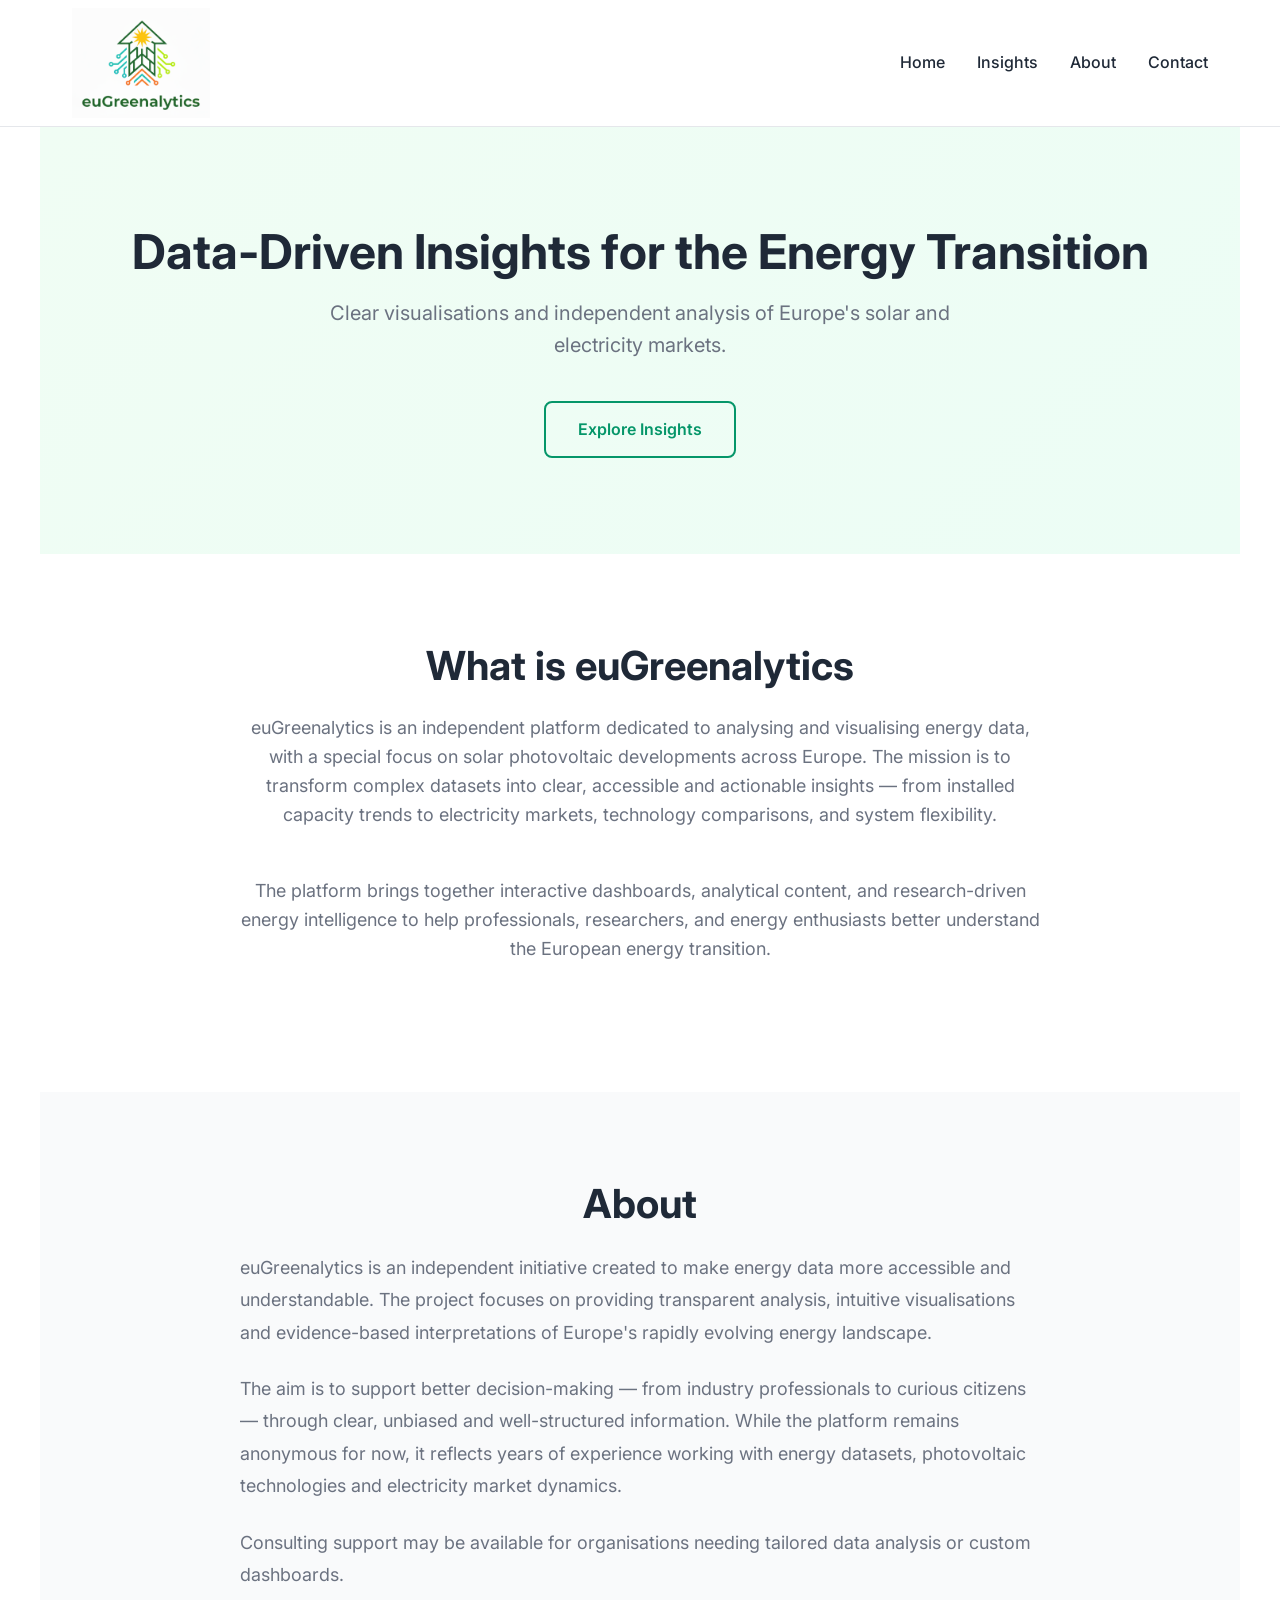
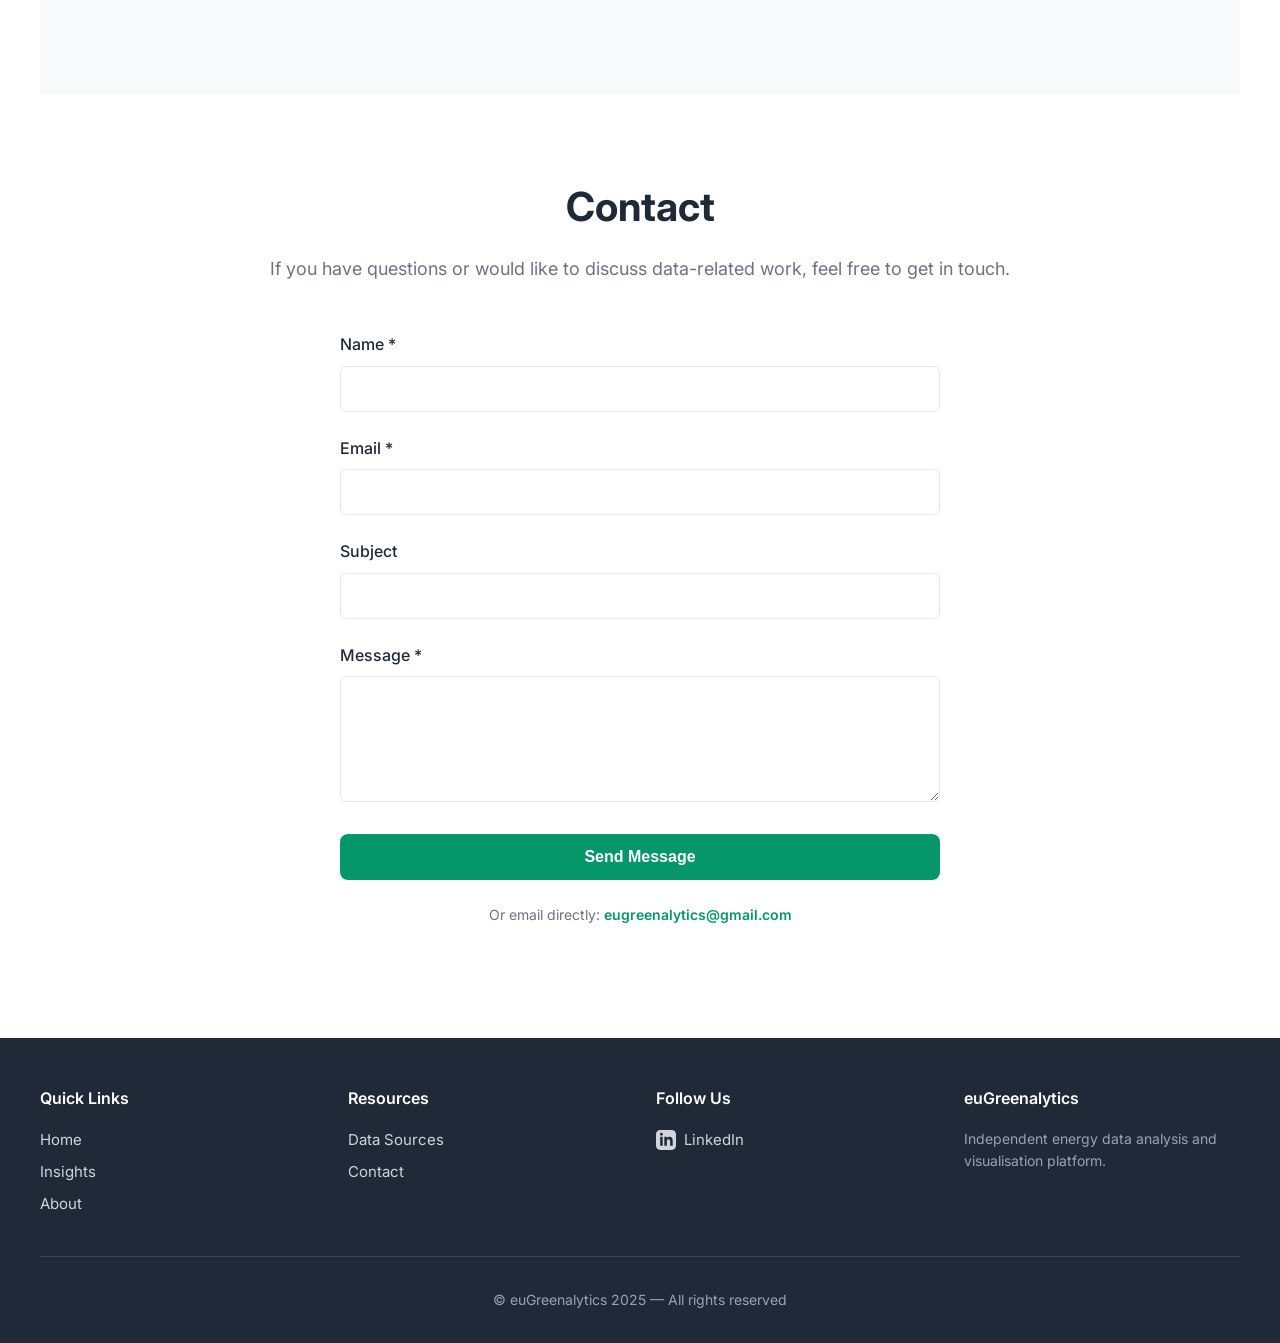
==== index.html @ deec240f "update removing dashboards and harmonising CSS" ====
<!DOCTYPE html>
<html lang="en">
<head>

<!-- SEO Básico -->
<meta name="description" content="Independent platform for European solar PV and energy market data analysis. Interactive dashboards, insights, and transparent visualizations.">
<meta name="keywords" content="solar energy, photovoltaic, PV market, Europe, energy transition, dashboards, electricity prices, flexibility, energy storage">
<meta name="author" content="euGreenalytics">

<!-- Open Graph (LinkedIn, Facebook) -->
<meta property="og:title" content="euGreenalytics | Data-Driven Insights for the Energy Transition">
<meta property="og:description" content="Clear visualisations and independent analysis of Europe's solar and electricity markets.">
<meta property="og:type" content="website">
<meta property="og:url" content="https://eugreenalytics.github.io/greenalytics/">
<meta property="og:image" content="https://eugreenalytics.github.io/greenalytics//assets/marketing/logo-euGreenalytics.png">
    
    <meta charset="UTF-8">
    <meta name="viewport" content="width=device-width, initial-scale=1.0">
    <title>euGreenalytics | Data-Driven Insights for the Energy Transition</title>
    <link rel="preconnect" href="https://fonts.googleapis.com">
    <link rel="preconnect" href="https://fonts.gstatic.com" crossorigin>
    <link href="https://fonts.googleapis.com/css2?family=Inter:wght@300;400;500;600;700&display=swap" rel="stylesheet">
    <link rel="stylesheet" href="style_index.css">
   
</head>
<body>
    <header>
        <nav>
            <a href="index.html" class="logo">
                <img src="assets/marketing/logo-euGreenalytics.png" alt="euGreenalytics">
            </a>
            <div class="nav-center ">
                <ul>
                    <li><a href="index.html">Home</a></li>
                    <li class="nav-item feature-hidden">
                        <a href="dashboards/dashboards.html">Dashboards</a>
                        <div class="dropdown">
                            <a href="dashboards/pvmarket.html">PV Market</a>
                            <a href="dashboards/pvtechnology.html">PV Technology</a>
                            <a href="dashboards/flexibility-storage.html">Flexibility & Storage</a>
                            <a href="dashboards/electricityprices.html">Electricity Prices</a>
                            <a href="dashboards/energyindicators.html">Energy System Indicators</a>
                        </div>
                    </li>
                    <li class="nav-item">
                        <a href="insights/insights.html">Insights</a>
                        <div class="dropdown">
                            <a href="insights/insight-pvmarket.html">PV Market</a>
                            <a href="insights/insight-pvtechnology.html">PV Technology</a>
                            <a href="insights/insight-flexibility-storage.html">Flexibility & Storage</a>
                            <a href="insights/insight-electricityprices.html">Electricity Prices</a>
                            <a href="insights/insight-energyindicators.html">Energy System Indicators</a>
                        </div>
                    </li>
                    <li><a href="#about">About</a></li>
                    <li><a href="#contact">Contact</a></li>
                </ul>
            </div>
        </nav>
    </header>

    <section class="hero" id="home">
        <h1>Data-Driven Insights for the Energy Transition</h1>
        <p>Clear visualisations and independent analysis of Europe's solar and electricity markets.</p>
        <div class="button-group">
            <div class="btn-wrapper feature-hidden">
                <a href="dashboards/dashboards.html" class="btn btn-primary">View Dashboards</a>
                <div class="btn-dropdown">
                    <a href="dashboards/pvmarket.html">PV Market</a>
                    <a href="dashboards/pvtechnology.html">PV Technology</a>
                    <a href="dashboards/flexibility-storage.html">Flexibility & Storage</a>
                    <a href="dashboards/electricityprices.html">Electricity Prices</a>
                    <a href="dashboards/energyindicators.html">Energy System Indicators</a>
                </div>
            </div>
            <div class="btn-wrapper">
                <a href="insights/insights.html" class="btn btn-secondary">Explore Insights</a>
                <div class="btn-dropdown">
                    <a href="insights/insight-pvmarket.html">PV Market</a>
                    <a href="insights/insight-pvtechnology.html">PV Technology</a>
                    <a href="insights/insight-flexibility-storage.html">Flexibility & Storage</a>
                    <a href="insights/insight-electricityprices.html">Electricity Prices</a>
                    <a href="insights/insight-energyindicators.html">Energy System Indicators</a>
                </div>
            </div>
        </div>
    </section>

    <section>
        <h2>What is euGreenalytics</h2>
        <p>euGreenalytics is an independent platform dedicated to analysing and visualising energy data, with a special focus on solar photovoltaic developments across Europe. The mission is to transform complex datasets into clear, accessible and actionable insights — from installed capacity trends to electricity markets, technology comparisons, and system flexibility.</p>
        <p>The platform brings together interactive dashboards, analytical content, and research-driven energy intelligence to help professionals, researchers, and energy enthusiasts better understand the European energy transition.</p>
        
        <div class="features feature-hidden">
            <div class="feature">
                <h3>Interactive Dashboards</h3>
                <p>Clean, up-to-date data visualisations designed for clarity and insight.</p>
            </div>
            <div class="feature">
                <h3>Independent Analysis</h3>
                <p>Objective analysis of solar PV and electricity markets without commercial bias.</p>
            </div>
            <div class="feature">
                <h3>Technology Comparisons</h3>
                <p>Comparative views of efficiencies, technologies and market evolution.</p>
            </div>
            <div class="feature">
                <h3>Research-Based Insights</h3>
                <p>Evidence-based insights on flexibility, storage and system behaviour.</p>
            </div>
        </div>
    </section>

    <section class="about-section" id="about">
        <h2>About</h2>
        <p>euGreenalytics is an independent initiative created to make energy data more accessible and understandable. The project focuses on providing transparent analysis, intuitive visualisations and evidence-based interpretations of Europe's rapidly evolving energy landscape.</p>
        <p>The aim is to support better decision-making — from industry professionals to curious citizens — through clear, unbiased and well-structured information. While the platform remains anonymous for now, it reflects years of experience working with energy datasets, photovoltaic technologies and electricity market dynamics.</p>
        <p>Consulting support may be available for organisations needing tailored data analysis or custom dashboards.</p>
    </section>
<section class="contact-section" id="contact">
    <h2>Contact</h2>
    <p>If you have questions or would like to discuss data-related work, feel free to get in touch.</p>
    
    <form action="https://formsubmit.co/eugreenalytics@gmail.com" method="POST" style="max-width: 600px; margin: 2rem auto; text-align: left;">
        <!-- Configurações FormSubmit -->
        <input type="hidden" name="_subject" value="New contact from euGreenalytics website">
        <input type="hidden" name="_captcha" value="false">
        <input type="hidden" name="_template" value="table">
        
        <div style="margin-bottom: 1.5rem;">
            <label for="name" style="display: block; margin-bottom: 0.5rem; color: var(--text-dark); font-weight: 500;">Name *</label>
            <input type="text" id="name" name="name" required style="width: 100%; padding: 0.75rem; border: 1px solid var(--border); border-radius: 6px; font-size: 1rem; font-family: inherit;">
        </div>
        
        <div style="margin-bottom: 1.5rem;">
            <label for="email" style="display: block; margin-bottom: 0.5rem; color: var(--text-dark); font-weight: 500;">Email *</label>
            <input type="email" id="email" name="email" required style="width: 100%; padding: 0.75rem; border: 1px solid var(--border); border-radius: 6px; font-size: 1rem; font-family: inherit;">
        </div>
        
        <div style="margin-bottom: 1.5rem;">
            <label for="subject" style="display: block; margin-bottom: 0.5rem; color: var(--text-dark); font-weight: 500;">Subject</label>
            <input type="text" id="subject" name="subject" style="width: 100%; padding: 0.75rem; border: 1px solid var(--border); border-radius: 6px; font-size: 1rem; font-family: inherit;">
        </div>
        
        <div style="margin-bottom: 1.5rem;">
            <label for="message" style="display: block; margin-bottom: 0.5rem; color: var(--text-dark); font-weight: 500;">Message *</label>
            <textarea id="message" name="message" rows="5" required style="width: 100%; padding: 0.75rem; border: 1px solid var(--border); border-radius: 6px; font-size: 1rem; font-family: inherit; resize: vertical;"></textarea>
        </div>
        
        <button type="submit" style="width: 100%; padding: 0.875rem 2rem; background: var(--primary); color: white; border: none; border-radius: 8px; font-weight: 600; font-size: 1rem; cursor: pointer; transition: background 0.3s;">
            Send Message
        </button>
        
        <p style="margin-top: 1.5rem; text-align: center; color: var(--text-light); font-size: 0.875rem;">
            Or email directly: <a href="mailto:eugreenalytics@gmail.com" style="color: var(--primary); font-weight: 600; text-decoration: none;">eugreenalytics@gmail.com</a>
        </p>
    </form>
</section>
<footer>
    <div class="footer-content">
        <div class="footer-section">
            <h4>Quick Links</h4>
            <ul>
                <li><a href="index.html">Home</a></li>
                <li class="feature-hidden"><a href="dashboards/dashboards.html">Dashboards</a></li>
                <li><a href="insights/insights.html">Insights</a></li>
                <li><a href="#about">About</a></li>
            </ul>
        </div>
        <div class="footer-section">
            <h4>Resources</h4>
            <ul>
                <li><a href="data-sources.html">Data Sources</a></li>
                <li><a href="#contact">Contact</a></li>
            </ul>
        </div>
        <div class="footer-section">
            <h4>Follow Us</h4>
            <ul>
                <li>
                    <a href="https://www.linkedin.com/company/eugreenalytics" target="_blank" rel="noopener" style="display: flex; align-items: center; gap: 0.5rem;">
                        <svg width="20" height="20" fill="currentColor" viewBox="0 0 24 24">
                            <path d="M19 0h-14c-2.761 0-5 2.239-5 5v14c0 2.761 2.239 5 5 5h14c2.762 0 5-2.239 5-5v-14c0-2.761-2.238-5-5-5zm-11 19h-3v-11h3v11zm-1.5-12.268c-.966 0-1.75-.79-1.75-1.764s.784-1.764 1.75-1.764 1.75.79 1.75 1.764-.783 1.764-1.75 1.764zm13.5 12.268h-3v-5.604c0-3.368-4-3.113-4 0v5.604h-3v-11h3v1.765c1.396-2.586 7-2.777 7 2.476v6.759z"/>
                        </svg>
                        LinkedIn
                    </a>
                </li>
            </ul>
        </div>
        <div class="footer-section">
            <h4>euGreenalytics</h4>
            <p style="color: #9ca3af; font-size: 0.875rem; line-height: 1.6;">Independent energy data analysis and visualisation platform.</p>
        </div>
    </div>
    <div class="footer-bottom">
        <p>&copy; euGreenalytics 2025 &mdash; All rights reserved</p>
    </div>
</footer>
</body>
</html>
---- style_index.css ----
* {
            margin: 0;
            padding: 0;
            box-sizing: border-box;
        }

        :root {
            --primary: #059669;
            --primary-dark: #047857;
            --text-dark: #1f2937;
            --text-light: #6b7280;
            --bg-light: #f9fafb;
            --bg-white: #ffffff;
            --border: #e5e7eb;
        }

        body {
            font-family: 'Inter', -apple-system, BlinkMacSystemFont, 'Segoe UI', sans-serif;
            line-height: 1.6;
            color: var(--text-dark);
            background: var(--bg-white);
        }

        header {
            background: var(--bg-white);
            border-bottom: 1px solid var(--border);
            padding: 0.5rem 0;
            position: sticky;
            top: 0;
            z-index: 100;
        }

        nav {
            max-width: 1200px;
            margin: 0 auto;
            padding: 0 2rem;
            display: flex;
            justify-content: space-between;
            align-items: center;
        }

        .logo {
            display: flex;
            align-items: center;
        }

        .logo img {
            display: block;
            max-height: 110px;
            height: auto;
            width: auto;
        }

        .nav-center {
            display: flex;
            gap: 2rem;
        }

        nav ul {
            list-style: none;
            display: flex;
            gap: 2rem;
        }

        nav a {
            text-decoration: none;
            color: var(--text-dark);
            font-weight: 500;
            transition: color 0.3s;
        }

        nav a:hover {
            color: var(--primary);
        }

        .nav-item {
            position: relative;
        }

        .dropdown {
            display: none;
            position: absolute;
            top: calc(100% + 0.5rem);  /* ← Usa calc em vez de margin */
            left: 0;
            background: var(--bg-white);
            border: 1px solid var(--border);
            border-radius: 8px;
            box-shadow: 0 4px 12px rgba(0, 0, 0, 0.1);
            min-width: 220px;
            padding: 0.5rem 0;
        }
        
        .nav-item::after {
            content: '';
            position: absolute;
            top: 100%;
            left: 0;
            right: 0;
            height: 0.5rem;  /* Mesma altura do gap */
        }   

        .nav-item:hover .dropdown {
            display: block;
        }

        .dropdown a {
            display: block;
            padding: 0.75rem 1.25rem;
            color: var(--text-dark);
            font-weight: 500;
            font-size: 0.9375rem;
            transition: background 0.2s;
        }

        .dropdown a:hover {
            background: var(--bg-light);
            color: var(--primary);
        }

        .btn-wrapper {
            position: relative;
            display: inline-block;
        }

        .btn-dropdown {
            display: none;
            position: absolute;
            top: 100%;
            left: 50%;
            transform: translateX(-50%);
            background: var(--bg-white);
            border: 1px solid var(--border);
            border-radius: 8px;
            box-shadow: 0 4px 12px rgba(0, 0, 0, 0.1);
            min-width: 220px;
            padding: 0.5rem 0;
            margin-top: 0.5rem;
            z-index: 10;
        }

        .btn-wrapper:hover .btn-dropdown {
            display: block;
        }

        .btn-dropdown a {
            display: block;
            padding: 0.75rem 1.25rem;
            color: var(--text-dark);
            font-weight: 500;
            font-size: 0.9375rem;
            text-decoration: none;
            transition: background 0.2s;
        }

        .btn-dropdown a:hover {
            background: var(--bg-light);
            color: var(--primary);
        }

        .hero {
            background: linear-gradient(135deg, #f0fdf4 0%, #ecfdf5 100%);
            padding: 6rem 2rem;
            text-align: center;
        }

        .hero h1 {
            font-size: 3rem;
            font-weight: 700;
            color: var(--text-dark);
            margin-bottom: 1rem;
            line-height: 1.2;
        }

        .hero p {
            font-size: 1.25rem;
            color: var(--text-light);
            max-width: 700px;
            margin: 0 auto 2.5rem;
        }

        .button-group {
            display: flex;
            gap: 1rem;
            justify-content: center;
            flex-wrap: wrap;
        }

        .btn {
            display: inline-block;
            padding: 0.875rem 2rem;
            border-radius: 8px;
            text-decoration: none;
            font-weight: 600;
            transition: all 0.3s;
            border: none;
            cursor: pointer;
        }

        .btn-primary {
            background: var(--primary);
            color: white;
        }

        .btn-primary:hover {
            background: var(--primary-dark);
            transform: translateY(-2px);
        }

        .btn-secondary {
            background: transparent;
            color: var(--primary);
            border: 2px solid var(--primary);
        }

        .btn-secondary:hover {
            background: var(--primary);
            color: white;
        }

        section {
            max-width: 1200px;
            margin: 0 auto;
            padding: 5rem 2rem;
        }

        section h2 {
            font-size: 2.5rem;
            font-weight: 700;
            color: var(--text-dark);
            margin-bottom: 1rem;
            text-align: center;
        }

        section > p {
            font-size: 1.125rem;
            color: var(--text-light);
            max-width: 800px;
            margin: 0 auto 3rem;
            text-align: center;
        }

        .features {
            display: grid;
            grid-template-columns: repeat(auto-fit, minmax(250px, 1fr));
            gap: 2rem;
            margin-top: 3rem;
        }

        .feature {
            padding: 1.5rem;
            background: var(--bg-light);
            border-radius: 12px;
            border: 1px solid var(--border);
        }

        .feature h3 {
            font-size: 1.125rem;
            font-weight: 600;
            color: var(--text-dark);
            margin-bottom: 0.5rem;
        }

        .feature p {
            color: var(--text-light);
            font-size: 0.9375rem;
        }

        .about-section {
            background: var(--bg-light);
        }

        .about-section p {
            text-align: left;
            margin-bottom: 1.5rem;
            line-height: 1.8;
        }

        .contact-section {
            text-align: center;
        }

        .contact-section a {
            color: var(--primary);
            font-weight: 600;
            text-decoration: none;
        }

        .contact-section a:hover {
            text-decoration: underline;
        }

        footer {
            background: var(--text-dark);
            color: white;
            padding: 3rem 2rem 2rem;
        }

        .footer-content {
            max-width: 1200px;
            margin: 0 auto;
            display: grid;
            grid-template-columns: repeat(auto-fit, minmax(200px, 1fr));
            gap: 2rem;
            margin-bottom: 2rem;
        }

        .footer-section h4 {
            font-size: 1rem;
            font-weight: 600;
            margin-bottom: 1rem;
        }

        .footer-section ul {
            list-style: none;
        }

        .footer-section a {
            color: #d1d5db;
            text-decoration: none;
            font-size: 0.9375rem;
            display: block;
            margin-bottom: 0.5rem;
            transition: color 0.3s;
        }

        .footer-section a:hover {
            color: white;
        }

        .footer-bottom {
            max-width: 1200px;
            margin: 0 auto;
            padding-top: 2rem;
            border-top: 1px solid #374151;
            text-align: center;
            color: #9ca3af;
            font-size: 0.875rem;
        }

                /* Global Toggle for Experimental or Hidden Features */
        .feature-hidden {
            display: none !important;
            visibility: hidden !important;
            pointer-events: none !important;
        }

        @media (max-width: 768px) {
            nav {
                flex-wrap: wrap;
            }

            .nav-center {
                display: none;
            }

            .hero h1 {
                font-size: 2rem;
            }

            .hero p {
                font-size: 1rem;
            }

            section h2 {
                font-size: 2rem;
            }
        }
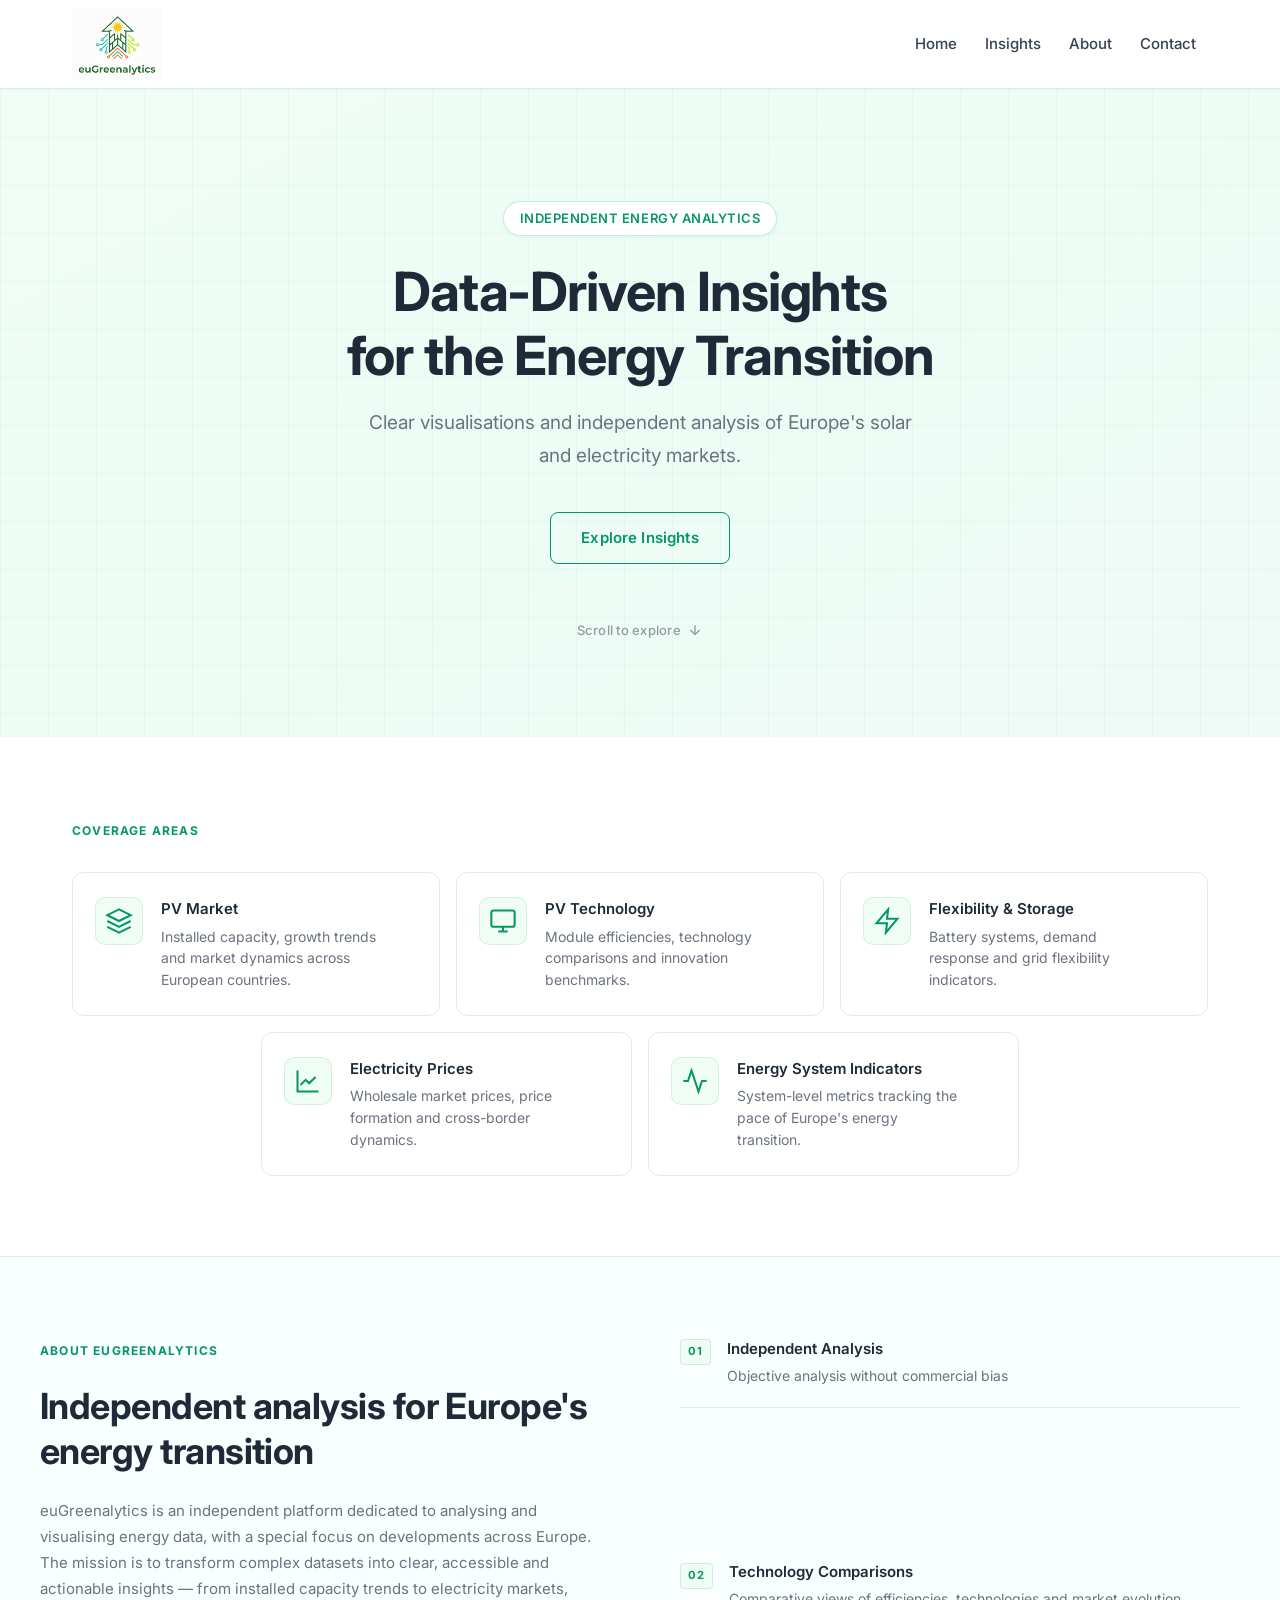
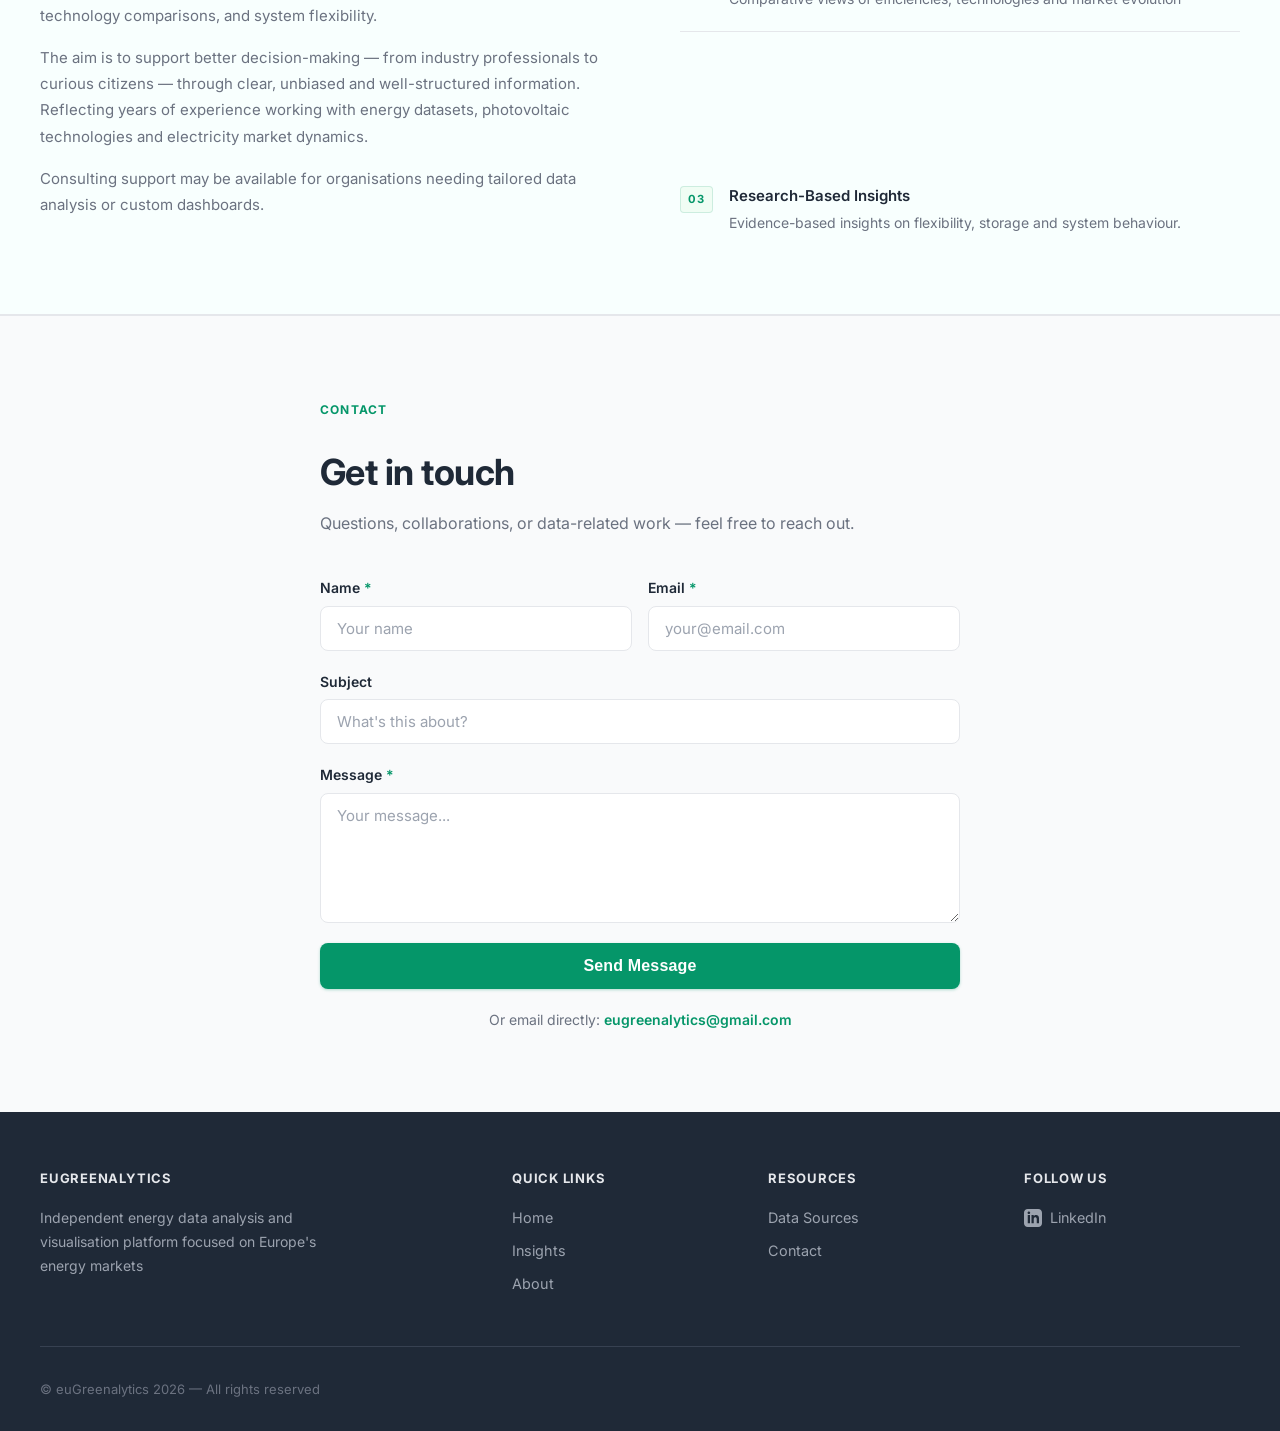
==== commit 180003da: "Muitas alteraçoes feitas incluindo harmonização index e introdução de pv technology insight" ====
--- a/index.html
+++ b/index.html
@@ -2,34 +2,36 @@
 <html lang="en">
 <head>
 
-<!-- SEO Básico -->
+<!-- SEO -->
 <meta name="description" content="Independent platform for European solar PV and energy market data analysis. Interactive dashboards, insights, and transparent visualizations.">
 <meta name="keywords" content="solar energy, photovoltaic, PV market, Europe, energy transition, dashboards, electricity prices, flexibility, energy storage">
 <meta name="author" content="euGreenalytics">
 
-<!-- Open Graph (LinkedIn, Facebook) -->
+<!-- Open Graph -->
 <meta property="og:title" content="euGreenalytics | Data-Driven Insights for the Energy Transition">
 <meta property="og:description" content="Clear visualisations and independent analysis of Europe's solar and electricity markets.">
 <meta property="og:type" content="website">
 <meta property="og:url" content="https://eugreenalytics.github.io/greenalytics/">
-<meta property="og:image" content="https://eugreenalytics.github.io/greenalytics//assets/marketing/logo-euGreenalytics.png">
-    
-    <meta charset="UTF-8">
-    <meta name="viewport" content="width=device-width, initial-scale=1.0">
-    <title>euGreenalytics | Data-Driven Insights for the Energy Transition</title>
-    <link rel="preconnect" href="https://fonts.googleapis.com">
-    <link rel="preconnect" href="https://fonts.gstatic.com" crossorigin>
-    <link href="https://fonts.googleapis.com/css2?family=Inter:wght@300;400;500;600;700&display=swap" rel="stylesheet">
-    <link rel="stylesheet" href="style_index.css">
-   
+<meta property="og:image" content="https://eugreenalytics.github.io/greenalytics/assets/marketing/logo-euGreenalytics.png">
+
+<meta charset="UTF-8">
+<meta name="viewport" content="width=device-width, initial-scale=1.0">
+<title>euGreenalytics | Data-Driven Insights for the Energy Transition</title>
+<link rel="preconnect" href="https://fonts.googleapis.com">
+<link rel="preconnect" href="https://fonts.gstatic.com" crossorigin>
+<link href="https://fonts.googleapis.com/css2?family=Inter:wght@300;400;500;600;700&display=swap" rel="stylesheet">
+<link rel="stylesheet" href="style_index.css">
+
 </head>
 <body>
+
+    <!-- HEADER -->
     <header>
         <nav>
             <a href="index.html" class="logo">
                 <img src="assets/marketing/logo-euGreenalytics.png" alt="euGreenalytics">
             </a>
-            <div class="nav-center ">
+            <div class="nav-center">
                 <ul>
                     <li><a href="index.html">Home</a></li>
                     <li class="nav-item feature-hidden">
@@ -37,7 +39,7 @@
                         <div class="dropdown">
                             <a href="dashboards/pvmarket.html">PV Market</a>
                             <a href="dashboards/pvtechnology.html">PV Technology</a>
-                            <a href="dashboards/flexibility-storage.html">Flexibility & Storage</a>
+                            <a href="dashboards/flexibility-storage.html">Flexibility &amp; Storage</a>
                             <a href="dashboards/electricityprices.html">Electricity Prices</a>
                             <a href="dashboards/energyindicators.html">Energy System Indicators</a>
                         </div>
@@ -47,7 +49,7 @@
                         <div class="dropdown">
                             <a href="insights/insight-pvmarket.html">PV Market</a>
                             <a href="insights/insight-pvtechnology.html">PV Technology</a>
-                            <a href="insights/insight-flexibility-storage.html">Flexibility & Storage</a>
+                            <a href="insights/insight-flexibility-storage.html">Flexibility &amp; Storage</a>
                             <a href="insights/insight-electricityprices.html">Electricity Prices</a>
                             <a href="insights/insight-energyindicators.html">Energy System Indicators</a>
                         </div>
@@ -59,142 +61,252 @@
         </nav>
     </header>
 
+    <!-- HERO -->
     <section class="hero" id="home">
-        <h1>Data-Driven Insights for the Energy Transition</h1>
-        <p>Clear visualisations and independent analysis of Europe's solar and electricity markets.</p>
-        <div class="button-group">
-            <div class="btn-wrapper feature-hidden">
-                <a href="dashboards/dashboards.html" class="btn btn-primary">View Dashboards</a>
-                <div class="btn-dropdown">
-                    <a href="dashboards/pvmarket.html">PV Market</a>
-                    <a href="dashboards/pvtechnology.html">PV Technology</a>
-                    <a href="dashboards/flexibility-storage.html">Flexibility & Storage</a>
-                    <a href="dashboards/electricityprices.html">Electricity Prices</a>
-                    <a href="dashboards/energyindicators.html">Energy System Indicators</a>
-                </div>
-            </div>
-            <div class="btn-wrapper">
-                <a href="insights/insights.html" class="btn btn-secondary">Explore Insights</a>
-                <div class="btn-dropdown">
-                    <a href="insights/insight-pvmarket.html">PV Market</a>
-                    <a href="insights/insight-pvtechnology.html">PV Technology</a>
-                    <a href="insights/insight-flexibility-storage.html">Flexibility & Storage</a>
-                    <a href="insights/insight-electricityprices.html">Electricity Prices</a>
-                    <a href="insights/insight-energyindicators.html">Energy System Indicators</a>
-                </div>
-            </div>
-        </div>
+        <div class="hero-inner">
+            <div class="hero-badge">Independent Energy Analytics</div>
+            <h1>Data-Driven Insights<br>for the Energy Transition</h1>
+            <p>Clear visualisations and independent analysis of Europe's solar and electricity markets.</p>
+            <div class="button-group">
+                <div class="btn-wrapper feature-hidden">
+                    <a href="dashboards/dashboards.html" class="btn btn-primary">View Dashboards</a>
+                    <div class="btn-dropdown">
+                        <a href="dashboards/pvmarket.html">PV Market</a>
+                        <a href="dashboards/pvtechnology.html">PV Technology</a>
+                        <a href="dashboards/flexibility-storage.html">Flexibility &amp; Storage</a>
+                        <a href="dashboards/electricityprices.html">Electricity Prices</a>
+                        <a href="dashboards/energyindicators.html">Energy System Indicators</a>
+                    </div>
+                </div>
+                <div class="btn-wrapper">
+                    <a href="insights/insights.html" class="btn btn-secondary">Explore Insights</a>
+                    <div class="btn-dropdown">
+                        <a href="insights/insight-pvmarket.html">PV Market</a>
+                        <a href="insights/insight-pvtechnology.html">PV Technology</a>
+                        <a href="insights/insight-flexibility-storage.html">Flexibility &amp; Storage</a>
+                        <a href="insights/insight-electricityprices.html">Electricity Prices</a>
+                        <a href="insights/insight-energyindicators.html">Energy System Indicators</a>
+                    </div>
+                </div>
+            </div>
+            <div class="hero-scroll-hint">
+                <span>Scroll to explore</span>
+                <svg width="16" height="16" viewBox="0 0 24 24" fill="none" stroke="currentColor" stroke-width="2">
+                    <path d="M12 5v14M5 12l7 7 7-7"/>
+                </svg>
+            </div>
+        </div>
+        <div class="hero-bg-grid"></div>
     </section>
 
-    <section>
-        <h2>What is euGreenalytics</h2>
-        <p>euGreenalytics is an independent platform dedicated to analysing and visualising energy data, with a special focus on solar photovoltaic developments across Europe. The mission is to transform complex datasets into clear, accessible and actionable insights — from installed capacity trends to electricity markets, technology comparisons, and system flexibility.</p>
-        <p>The platform brings together interactive dashboards, analytical content, and research-driven energy intelligence to help professionals, researchers, and energy enthusiasts better understand the European energy transition.</p>
-        
-        <div class="features feature-hidden">
-            <div class="feature">
-                <h3>Interactive Dashboards</h3>
-                <p>Clean, up-to-date data visualisations designed for clarity and insight.</p>
-            </div>
-            <div class="feature">
-                <h3>Independent Analysis</h3>
-                <p>Objective analysis of solar PV and electricity markets without commercial bias.</p>
-            </div>
-            <div class="feature">
-                <h3>Technology Comparisons</h3>
-                <p>Comparative views of efficiencies, technologies and market evolution.</p>
-            </div>
-            <div class="feature">
-                <h3>Research-Based Insights</h3>
-                <p>Evidence-based insights on flexibility, storage and system behaviour.</p>
+    <!-- COVERAGE AREAS -->
+    <section class="topics-section">
+        <div class="topics-label">Coverage Areas</div>
+        <div class="topics-grid">
+            <div class="topics-row topics-row-3">
+
+                <a href="insights/insight-pvmarket.html" class="topic-card">
+                    <div class="topic-icon">
+                        <svg width="28" height="28" viewBox="0 0 24 24" fill="none" stroke="currentColor" stroke-width="1.75">
+                            <path d="M12 2L2 7l10 5 10-5-10-5z"/>
+                            <path d="M2 17l10 5 10-5"/>
+                            <path d="M2 12l10 5 10-5"/>
+                        </svg>
+                    </div>
+                    <div class="topic-content">
+                        <h3>PV Market</h3>
+                        <p>Installed capacity, growth trends and market dynamics across European countries.</p>
+                    </div>
+                    <div class="topic-arrow">&#8594;</div>
+                </a>
+
+                <a href="insights/insight-pvtechnology.html" class="topic-card">
+                    <div class="topic-icon">
+                        <svg width="28" height="28" viewBox="0 0 24 24" fill="none" stroke="currentColor" stroke-width="1.75">
+                            <rect x="2" y="3" width="20" height="14" rx="2"/>
+                            <path d="M8 21h8M12 17v4"/>
+                        </svg>
+                    </div>
+                    <div class="topic-content">
+                        <h3>PV Technology</h3>
+                        <p>Module efficiencies, technology comparisons and innovation benchmarks.</p>
+                    </div>
+                    <div class="topic-arrow">&#8594;</div>
+                </a>
+
+                <a href="insights/insight-flexibility-storage.html" class="topic-card">
+                    <div class="topic-icon">
+                        <svg width="28" height="28" viewBox="0 0 24 24" fill="none" stroke="currentColor" stroke-width="1.75">
+                            <path d="M13 2L3 14h9l-1 8 10-12h-9l1-8z"/>
+                        </svg>
+                    </div>
+                    <div class="topic-content">
+                        <h3>Flexibility &amp; Storage</h3>
+                        <p>Battery systems, demand response and grid flexibility indicators.</p>
+                    </div>
+                    <div class="topic-arrow">&#8594;</div>
+                </a>
+
+            </div>
+            <div class="topics-row topics-row-2">
+
+                <a href="insights/insight-electricityprices.html" class="topic-card">
+                    <div class="topic-icon">
+                        <svg width="28" height="28" viewBox="0 0 24 24" fill="none" stroke="currentColor" stroke-width="1.75">
+                            <path d="M3 3v18h18"/>
+                            <path d="M18.5 8.5L13 14l-3-3-4.5 4.5"/>
+                        </svg>
+                    </div>
+                    <div class="topic-content">
+                        <h3>Electricity Prices</h3>
+                        <p>Wholesale market prices, price formation and cross-border dynamics.</p>
+                    </div>
+                    <div class="topic-arrow">&#8594;</div>
+                </a>
+
+                <a href="insights/insight-energyindicators.html" class="topic-card">
+                    <div class="topic-icon">
+                        <svg width="28" height="28" viewBox="0 0 24 24" fill="none" stroke="currentColor" stroke-width="1.75">
+                            <path d="M22 12h-4l-3 9L9 3l-3 9H2"/>
+                        </svg>
+                    </div>
+                    <div class="topic-content">
+                        <h3>Energy System Indicators</h3>
+                        <p>System-level metrics tracking the pace of Europe's energy transition.</p>
+                    </div>
+                    <div class="topic-arrow">&#8594;</div>
+                </a>
+
             </div>
         </div>
     </section>
 
-    <section class="about-section" id="about">
-        <h2>About</h2>
-        <p>euGreenalytics is an independent initiative created to make energy data more accessible and understandable. The project focuses on providing transparent analysis, intuitive visualisations and evidence-based interpretations of Europe's rapidly evolving energy landscape.</p>
-        <p>The aim is to support better decision-making — from industry professionals to curious citizens — through clear, unbiased and well-structured information. While the platform remains anonymous for now, it reflects years of experience working with energy datasets, photovoltaic technologies and electricity market dynamics.</p>
-        <p>Consulting support may be available for organisations needing tailored data analysis or custom dashboards.</p>
+    <!-- ABOUT -->
+    <section class="about-intro-section" id="about">
+        <div class="about-intro-inner">
+            <div class="about-intro-text">
+                <div class="section-label">About euGreenalytics</div>
+                <h2>Independent analysis for Europe's energy transition</h2>
+                <p>euGreenalytics is an independent platform dedicated to analysing and visualising energy data, with a special focus on developments across Europe. The mission is to transform complex datasets into clear, accessible and actionable insights &#8212; from installed capacity trends to electricity markets, technology comparisons, and system flexibility.</p>
+                <p>The aim is to support better decision-making &#8212; from industry professionals to curious citizens &#8212; through clear, unbiased and well-structured information. Reflecting years of experience working with energy datasets, photovoltaic technologies and electricity market dynamics.</p>
+                <p>Consulting support may be available for organisations needing tailored data analysis or custom dashboards.</p>
+            </div>
+            <div class="about-intro-pillars">
+                <div class="pillar feature-hidden">
+                    <span class="pillar-num">01</span>
+                    <div>
+                        <strong>Interactive Dashboards</strong>
+                        <p>Clean, up-to-date data visualisations designed for clarity and insight</p>
+                    </div>
+                </div>
+                <div class="pillar">
+                    <span class="pillar-num">01</span>
+                    <div>
+                        <strong>Independent Analysis</strong>
+                        <p>Objective analysis without commercial bias</p>
+                    </div>
+                </div>
+                <div class="pillar">
+                    <span class="pillar-num">02</span>
+                    <div>
+                        <strong>Technology Comparisons</strong>
+                        <p>Comparative views of efficiencies, technologies and market evolution</p>
+                    </div>
+                </div>
+                <div class="pillar">
+                    <span class="pillar-num">03</span>
+                    <div>
+                        <strong>Research-Based Insights</strong>
+                        <p>Evidence-based insights on flexibility, storage and system behaviour.</p>
+                    </div>
+                </div>
+            </div>
+        </div>
     </section>
-<section class="contact-section" id="contact">
-    <h2>Contact</h2>
-    <p>If you have questions or would like to discuss data-related work, feel free to get in touch.</p>
-    
-    <form action="https://formsubmit.co/eugreenalytics@gmail.com" method="POST" style="max-width: 600px; margin: 2rem auto; text-align: left;">
-        <!-- Configurações FormSubmit -->
-        <input type="hidden" name="_subject" value="New contact from euGreenalytics website">
-        <input type="hidden" name="_captcha" value="false">
-        <input type="hidden" name="_template" value="table">
-        
-        <div style="margin-bottom: 1.5rem;">
-            <label for="name" style="display: block; margin-bottom: 0.5rem; color: var(--text-dark); font-weight: 500;">Name *</label>
-            <input type="text" id="name" name="name" required style="width: 100%; padding: 0.75rem; border: 1px solid var(--border); border-radius: 6px; font-size: 1rem; font-family: inherit;">
-        </div>
-        
-        <div style="margin-bottom: 1.5rem;">
-            <label for="email" style="display: block; margin-bottom: 0.5rem; color: var(--text-dark); font-weight: 500;">Email *</label>
-            <input type="email" id="email" name="email" required style="width: 100%; padding: 0.75rem; border: 1px solid var(--border); border-radius: 6px; font-size: 1rem; font-family: inherit;">
-        </div>
-        
-        <div style="margin-bottom: 1.5rem;">
-            <label for="subject" style="display: block; margin-bottom: 0.5rem; color: var(--text-dark); font-weight: 500;">Subject</label>
-            <input type="text" id="subject" name="subject" style="width: 100%; padding: 0.75rem; border: 1px solid var(--border); border-radius: 6px; font-size: 1rem; font-family: inherit;">
-        </div>
-        
-        <div style="margin-bottom: 1.5rem;">
-            <label for="message" style="display: block; margin-bottom: 0.5rem; color: var(--text-dark); font-weight: 500;">Message *</label>
-            <textarea id="message" name="message" rows="5" required style="width: 100%; padding: 0.75rem; border: 1px solid var(--border); border-radius: 6px; font-size: 1rem; font-family: inherit; resize: vertical;"></textarea>
-        </div>
-        
-        <button type="submit" style="width: 100%; padding: 0.875rem 2rem; background: var(--primary); color: white; border: none; border-radius: 8px; font-weight: 600; font-size: 1rem; cursor: pointer; transition: background 0.3s;">
-            Send Message
-        </button>
-        
-        <p style="margin-top: 1.5rem; text-align: center; color: var(--text-light); font-size: 0.875rem;">
-            Or email directly: <a href="mailto:eugreenalytics@gmail.com" style="color: var(--primary); font-weight: 600; text-decoration: none;">eugreenalytics@gmail.com</a>
-        </p>
-    </form>
-</section>
-<footer>
-    <div class="footer-content">
-        <div class="footer-section">
-            <h4>Quick Links</h4>
-            <ul>
-                <li><a href="index.html">Home</a></li>
-                <li class="feature-hidden"><a href="dashboards/dashboards.html">Dashboards</a></li>
-                <li><a href="insights/insights.html">Insights</a></li>
-                <li><a href="#about">About</a></li>
-            </ul>
-        </div>
-        <div class="footer-section">
-            <h4>Resources</h4>
-            <ul>
-                <li><a href="data-sources.html">Data Sources</a></li>
-                <li><a href="#contact">Contact</a></li>
-            </ul>
-        </div>
-        <div class="footer-section">
-            <h4>Follow Us</h4>
-            <ul>
-                <li>
-                    <a href="https://www.linkedin.com/company/eugreenalytics" target="_blank" rel="noopener" style="display: flex; align-items: center; gap: 0.5rem;">
-                        <svg width="20" height="20" fill="currentColor" viewBox="0 0 24 24">
-                            <path d="M19 0h-14c-2.761 0-5 2.239-5 5v14c0 2.761 2.239 5 5 5h14c2.762 0 5-2.239 5-5v-14c0-2.761-2.238-5-5-5zm-11 19h-3v-11h3v11zm-1.5-12.268c-.966 0-1.75-.79-1.75-1.764s.784-1.764 1.75-1.764 1.75.79 1.75 1.764-.783 1.764-1.75 1.764zm13.5 12.268h-3v-5.604c0-3.368-4-3.113-4 0v5.604h-3v-11h3v1.765c1.396-2.586 7-2.777 7 2.476v6.759z"/>
-                        </svg>
-                        LinkedIn
-                    </a>
-                </li>
-            </ul>
-        </div>
-        <div class="footer-section">
-            <h4>euGreenalytics</h4>
-            <p style="color: #9ca3af; font-size: 0.875rem; line-height: 1.6;">Independent energy data analysis and visualisation platform.</p>
-        </div>
-    </div>
-    <div class="footer-bottom">
-        <p>&copy; euGreenalytics 2025 &mdash; All rights reserved</p>
-    </div>
-</footer>
+
+    <!-- CONTACT -->
+    <section class="contact-section" id="contact">
+        <div class="contact-inner">
+            <div class="section-label">Contact</div>
+            <h2>Get in touch</h2>
+            <p class="contact-sub">Questions, collaborations, or data-related work &#8212; feel free to reach out.</p>
+
+            <form action="https://formsubmit.co/eugreenalytics@gmail.com" method="POST" class="contact-form">
+                <input type="hidden" name="_subject" value="New contact from euGreenalytics website">
+                <input type="hidden" name="_captcha" value="false">
+                <input type="hidden" name="_template" value="table">
+
+                <div class="form-row">
+                    <div class="form-group">
+                        <label for="name">Name <span class="req">*</span></label>
+                        <input type="text" id="name" name="name" required placeholder="Your name">
+                    </div>
+                    <div class="form-group">
+                        <label for="email">Email <span class="req">*</span></label>
+                        <input type="email" id="email" name="email" required placeholder="your@email.com">
+                    </div>
+                </div>
+
+                <div class="form-group">
+                    <label for="subject">Subject</label>
+                    <input type="text" id="subject" name="subject" placeholder="What's this about?">
+                </div>
+
+                <div class="form-group">
+                    <label for="message">Message <span class="req">*</span></label>
+                    <textarea id="message" name="message" rows="5" required placeholder="Your message..."></textarea>
+                </div>
+
+                <button type="submit" class="btn btn-primary btn-submit">Send Message</button>
+
+                <p class="contact-direct">
+                    Or email directly: <a href="mailto:eugreenalytics@gmail.com">eugreenalytics@gmail.com</a>
+                </p>
+            </form>
+        </div>
+    </section>
+
+    <!-- FOOTER -->
+    <footer>
+        <div class="footer-content">
+            <div class="footer-section footer-brand">
+                <h4>euGreenalytics</h4>
+                <p>Independent energy data analysis and visualisation platform focused on Europe's energy markets</p>
+            </div>
+            <div class="footer-section">
+                <h4>Quick Links</h4>
+                <ul>
+                    <li><a href="index.html">Home</a></li>
+                    <li class="feature-hidden"><a href="dashboards/dashboards.html">Dashboards</a></li>
+                    <li><a href="insights/insights.html">Insights</a></li>
+                    <li><a href="#about">About</a></li>
+                </ul>
+            </div>
+            <div class="footer-section">
+                <h4>Resources</h4>
+                <ul>
+                    <li><a href="data-sources.html">Data Sources</a></li>
+                    <li><a href="#contact">Contact</a></li>
+                </ul>
+            </div>
+            <div class="footer-section">
+                <h4>Follow Us</h4>
+                <ul>
+                    <li>
+                        <a href="https://www.linkedin.com/company/eugreenalytics" target="_blank" rel="noopener" class="linkedin-link">
+                            <svg width="18" height="18" fill="currentColor" viewBox="0 0 24 24">
+                                <path d="M19 0h-14c-2.761 0-5 2.239-5 5v14c0 2.761 2.239 5 5 5h14c2.762 0 5-2.239 5-5v-14c0-2.761-2.238-5-5-5zm-11 19h-3v-11h3v11zm-1.5-12.268c-.966 0-1.75-.79-1.75-1.764s.784-1.764 1.75-1.764 1.75.79 1.75 1.764-.783 1.764-1.75 1.764zm13.5 12.268h-3v-5.604c0-3.368-4-3.113-4 0v5.604h-3v-11h3v1.765c1.396-2.586 7-2.777 7 2.476v6.759z"/>
+                            </svg>
+                            LinkedIn
+                        </a>
+                    </li>
+                </ul>
+            </div>
+        </div>
+        <div class="footer-bottom">
+            <p>&copy; euGreenalytics 2026 &mdash; All rights reserved</p>
+        </div>
+    </footer>
+
 </body>
-</html>
+</html>
--- a/style_index.css
+++ b/style_index.css
@@ -1,368 +1,792 @@
-
-        * {
-            margin: 0;
-            padding: 0;
-            box-sizing: border-box;
-        }
-
-        :root {
-            --primary: #059669;
-            --primary-dark: #047857;
-            --text-dark: #1f2937;
-            --text-light: #6b7280;
-            --bg-light: #f9fafb;
-            --bg-white: #ffffff;
-            --border: #e5e7eb;
-        }
-
-        body {
-            font-family: 'Inter', -apple-system, BlinkMacSystemFont, 'Segoe UI', sans-serif;
-            line-height: 1.6;
-            color: var(--text-dark);
-            background: var(--bg-white);
-        }
-
-        header {
-            background: var(--bg-white);
-            border-bottom: 1px solid var(--border);
-            padding: 0.5rem 0;
-            position: sticky;
-            top: 0;
-            z-index: 100;
-        }
-
-        nav {
-            max-width: 1200px;
-            margin: 0 auto;
-            padding: 0 2rem;
-            display: flex;
-            justify-content: space-between;
-            align-items: center;
-        }
-
-        .logo {
-            display: flex;
-            align-items: center;
-        }
-
-        .logo img {
-            display: block;
-            max-height: 110px;
-            height: auto;
-            width: auto;
-        }
-
-        .nav-center {
-            display: flex;
-            gap: 2rem;
-        }
-
-        nav ul {
-            list-style: none;
-            display: flex;
-            gap: 2rem;
-        }
-
-        nav a {
-            text-decoration: none;
-            color: var(--text-dark);
-            font-weight: 500;
-            transition: color 0.3s;
-        }
-
-        nav a:hover {
-            color: var(--primary);
-        }
-
-        .nav-item {
-            position: relative;
-        }
-
-        .dropdown {
-            display: none;
-            position: absolute;
-            top: calc(100% + 0.5rem);  /* ← Usa calc em vez de margin */
-            left: 0;
-            background: var(--bg-white);
-            border: 1px solid var(--border);
-            border-radius: 8px;
-            box-shadow: 0 4px 12px rgba(0, 0, 0, 0.1);
-            min-width: 220px;
-            padding: 0.5rem 0;
-        }
-        
-        .nav-item::after {
-            content: '';
-            position: absolute;
-            top: 100%;
-            left: 0;
-            right: 0;
-            height: 0.5rem;  /* Mesma altura do gap */
-        }   
-
-        .nav-item:hover .dropdown {
-            display: block;
-        }
-
-        .dropdown a {
-            display: block;
-            padding: 0.75rem 1.25rem;
-            color: var(--text-dark);
-            font-weight: 500;
-            font-size: 0.9375rem;
-            transition: background 0.2s;
-        }
-
-        .dropdown a:hover {
-            background: var(--bg-light);
-            color: var(--primary);
-        }
-
-        .btn-wrapper {
-            position: relative;
-            display: inline-block;
-        }
-
-        .btn-dropdown {
-            display: none;
-            position: absolute;
-            top: 100%;
-            left: 50%;
-            transform: translateX(-50%);
-            background: var(--bg-white);
-            border: 1px solid var(--border);
-            border-radius: 8px;
-            box-shadow: 0 4px 12px rgba(0, 0, 0, 0.1);
-            min-width: 220px;
-            padding: 0.5rem 0;
-            margin-top: 0.5rem;
-            z-index: 10;
-        }
-
-        .btn-wrapper:hover .btn-dropdown {
-            display: block;
-        }
-
-        .btn-dropdown a {
-            display: block;
-            padding: 0.75rem 1.25rem;
-            color: var(--text-dark);
-            font-weight: 500;
-            font-size: 0.9375rem;
-            text-decoration: none;
-            transition: background 0.2s;
-        }
-
-        .btn-dropdown a:hover {
-            background: var(--bg-light);
-            color: var(--primary);
-        }
-
-        .hero {
-            background: linear-gradient(135deg, #f0fdf4 0%, #ecfdf5 100%);
-            padding: 6rem 2rem;
-            text-align: center;
-        }
-
-        .hero h1 {
-            font-size: 3rem;
-            font-weight: 700;
-            color: var(--text-dark);
-            margin-bottom: 1rem;
-            line-height: 1.2;
-        }
-
-        .hero p {
-            font-size: 1.25rem;
-            color: var(--text-light);
-            max-width: 700px;
-            margin: 0 auto 2.5rem;
-        }
-
-        .button-group {
-            display: flex;
-            gap: 1rem;
-            justify-content: center;
-            flex-wrap: wrap;
-        }
-
-        .btn {
-            display: inline-block;
-            padding: 0.875rem 2rem;
-            border-radius: 8px;
-            text-decoration: none;
-            font-weight: 600;
-            transition: all 0.3s;
-            border: none;
-            cursor: pointer;
-        }
-
-        .btn-primary {
-            background: var(--primary);
-            color: white;
-        }
-
-        .btn-primary:hover {
-            background: var(--primary-dark);
-            transform: translateY(-2px);
-        }
-
-        .btn-secondary {
-            background: transparent;
-            color: var(--primary);
-            border: 2px solid var(--primary);
-        }
-
-        .btn-secondary:hover {
-            background: var(--primary);
-            color: white;
-        }
-
-        section {
-            max-width: 1200px;
-            margin: 0 auto;
-            padding: 5rem 2rem;
-        }
-
-        section h2 {
-            font-size: 2.5rem;
-            font-weight: 700;
-            color: var(--text-dark);
-            margin-bottom: 1rem;
-            text-align: center;
-        }
-
-        section > p {
-            font-size: 1.125rem;
-            color: var(--text-light);
-            max-width: 800px;
-            margin: 0 auto 3rem;
-            text-align: center;
-        }
-
-        .features {
-            display: grid;
-            grid-template-columns: repeat(auto-fit, minmax(250px, 1fr));
-            gap: 2rem;
-            margin-top: 3rem;
-        }
-
-        .feature {
-            padding: 1.5rem;
-            background: var(--bg-light);
-            border-radius: 12px;
-            border: 1px solid var(--border);
-        }
-
-        .feature h3 {
-            font-size: 1.125rem;
-            font-weight: 600;
-            color: var(--text-dark);
-            margin-bottom: 0.5rem;
-        }
-
-        .feature p {
-            color: var(--text-light);
-            font-size: 0.9375rem;
-        }
-
-        .about-section {
-            background: var(--bg-light);
-        }
-
-        .about-section p {
-            text-align: left;
-            margin-bottom: 1.5rem;
-            line-height: 1.8;
-        }
-
-        .contact-section {
-            text-align: center;
-        }
-
-        .contact-section a {
-            color: var(--primary);
-            font-weight: 600;
-            text-decoration: none;
-        }
-
-        .contact-section a:hover {
-            text-decoration: underline;
-        }
-
-        footer {
-            background: var(--text-dark);
-            color: white;
-            padding: 3rem 2rem 2rem;
-        }
-
-        .footer-content {
-            max-width: 1200px;
-            margin: 0 auto;
-            display: grid;
-            grid-template-columns: repeat(auto-fit, minmax(200px, 1fr));
-            gap: 2rem;
-            margin-bottom: 2rem;
-        }
-
-        .footer-section h4 {
-            font-size: 1rem;
-            font-weight: 600;
-            margin-bottom: 1rem;
-        }
-
-        .footer-section ul {
-            list-style: none;
-        }
-
-        .footer-section a {
-            color: #d1d5db;
-            text-decoration: none;
-            font-size: 0.9375rem;
-            display: block;
-            margin-bottom: 0.5rem;
-            transition: color 0.3s;
-        }
-
-        .footer-section a:hover {
-            color: white;
-        }
-
-        .footer-bottom {
-            max-width: 1200px;
-            margin: 0 auto;
-            padding-top: 2rem;
-            border-top: 1px solid #374151;
-            text-align: center;
-            color: #9ca3af;
-            font-size: 0.875rem;
-        }
-
-                /* Global Toggle for Experimental or Hidden Features */
-        .feature-hidden {
-            display: none !important;
-            visibility: hidden !important;
-            pointer-events: none !important;
-        }
-
-        @media (max-width: 768px) {
-            nav {
-                flex-wrap: wrap;
-            }
-
-            .nav-center {
-                display: none;
-            }
-
-            .hero h1 {
-                font-size: 2rem;
-            }
-
-            .hero p {
-                font-size: 1rem;
-            }
-
-            section h2 {
-                font-size: 2rem;
-            }
-        }
+* {
+    margin: 0;
+    padding: 0;
+    box-sizing: border-box;
+}
+
+:root {
+    --primary: #059669;
+    --primary-dark: #047857;
+    --primary-light: #d1fae5;
+    --text-dark: #1f2937;
+    --text-mid: #374151;
+    --text-light: #6b7280;
+    --bg-light: #f9fafb;
+    --bg-white: #ffffff;
+    --border: #e5e7eb;
+    --border-strong: #d1d5db;
+}
+
+html {
+    scroll-behavior: smooth;
+}
+
+body {
+    font-family: 'Inter', -apple-system, BlinkMacSystemFont, 'Segoe UI', sans-serif;
+    line-height: 1.6;
+    color: var(--text-dark);
+    background: var(--bg-white);
+    -webkit-font-smoothing: antialiased;
+}
+
+/* ─── HEADER ─────────────────────────────────────────────── */
+
+header {
+    background: rgba(255,255,255,0.95);
+    backdrop-filter: blur(10px);
+    -webkit-backdrop-filter: blur(10px);
+    border-bottom: 1px solid var(--border);
+    padding: 0;
+    position: sticky;
+    top: 0;
+    z-index: 100;
+}
+
+nav {
+    max-width: 1200px;
+    margin: 0 auto;
+    padding: 0 2rem;
+    display: flex;
+    justify-content: space-between;
+    align-items: center;
+    height: 88px;
+}
+
+.logo {
+    display: flex;
+    align-items: center;
+}
+
+.logo img {
+    display: block;
+    max-height: 72px;
+    height: auto;
+    width: auto;
+}
+
+.nav-center {
+    display: flex;
+    gap: 2rem;
+}
+
+nav ul {
+    list-style: none;
+    display: flex;
+    gap: 0.25rem;
+    align-items: center;
+}
+
+nav ul li a {
+    text-decoration: none;
+    color: var(--text-mid);
+    font-weight: 500;
+    font-size: 0.9375rem;
+    padding: 0.5rem 0.75rem;
+    border-radius: 6px;
+    transition: color 0.2s, background 0.2s;
+    display: block;
+}
+
+nav ul li a:hover {
+    color: var(--primary);
+    background: #f0fdf4;
+}
+
+.nav-item {
+    position: relative;
+}
+
+.nav-item::after {
+    content: '';
+    position: absolute;
+    top: 100%;
+    left: 0;
+    right: 0;
+    height: 0.5rem;
+}
+
+.dropdown {
+    display: none;
+    position: absolute;
+    top: calc(100% + 0.5rem);
+    left: 0;
+    background: var(--bg-white);
+    border: 1px solid var(--border);
+    border-radius: 10px;
+    box-shadow: 0 8px 24px rgba(0, 0, 0, 0.08), 0 2px 6px rgba(0,0,0,0.04);
+    min-width: 230px;
+    padding: 0.375rem 0;
+    animation: dropIn 0.15s ease;
+}
+
+@keyframes dropIn {
+    from { opacity: 0; transform: translateY(-4px); }
+    to   { opacity: 1; transform: translateY(0); }
+}
+
+.nav-item:hover .dropdown {
+    display: block;
+}
+
+.dropdown a {
+    display: block;
+    padding: 0.625rem 1.25rem;
+    color: var(--text-mid);
+    font-weight: 500;
+    font-size: 0.9rem;
+    transition: background 0.15s, color 0.15s;
+    border-radius: 0;
+}
+
+.dropdown a:hover {
+    background: #f0fdf4;
+    color: var(--primary);
+}
+
+/* ─── BUTTONS ─────────────────────────────────────────────── */
+
+.btn-wrapper {
+    position: relative;
+    display: inline-block;
+}
+
+.btn-dropdown {
+    display: none;
+    position: absolute;
+    top: calc(100% + 0.5rem);
+    left: 50%;
+    transform: translateX(-50%);
+    background: var(--bg-white);
+    border: 1px solid var(--border);
+    border-radius: 10px;
+    box-shadow: 0 8px 24px rgba(0, 0, 0, 0.08);
+    min-width: 230px;
+    padding: 0.375rem 0;
+    z-index: 10;
+    animation: dropIn 0.15s ease;
+}
+
+.btn-wrapper:hover .btn-dropdown {
+    display: block;
+}
+
+.btn-dropdown a {
+    display: block;
+    padding: 0.625rem 1.25rem;
+    color: var(--text-mid);
+    font-weight: 500;
+    font-size: 0.9rem;
+    text-decoration: none;
+    transition: background 0.15s, color 0.15s;
+}
+
+.btn-dropdown a:hover {
+    background: #f0fdf4;
+    color: var(--primary);
+}
+
+.btn {
+    display: inline-block;
+    padding: 0.8125rem 1.875rem;
+    border-radius: 8px;
+    text-decoration: none;
+    font-weight: 600;
+    font-size: 0.9375rem;
+    letter-spacing: 0.01em;
+    transition: all 0.2s;
+    border: none;
+    cursor: pointer;
+    white-space: nowrap;
+}
+
+.btn-primary {
+    background: var(--primary);
+    color: white;
+    box-shadow: 0 1px 3px rgba(5, 150, 105, 0.3);
+}
+
+.btn-primary:hover {
+    background: var(--primary-dark);
+    box-shadow: 0 4px 12px rgba(5, 150, 105, 0.35);
+    transform: translateY(-1px);
+}
+
+.btn-secondary {
+    background: transparent;
+    color: var(--primary);
+    border: 1.5px solid var(--primary);
+}
+
+.btn-secondary:hover {
+    background: var(--primary);
+    color: white;
+    transform: translateY(-1px);
+}
+
+/* ─── HERO ─────────────────────────────────────────────────── */
+
+.hero {
+    position: relative;
+    background: linear-gradient(150deg, #f0fdf4 0%, #ecfdf5 50%, #f0faf7 100%);
+    padding: 7rem 2rem 6rem;
+    text-align: center;
+    min-height: 560px;
+    display: flex;
+    align-items: center;
+    justify-content: center;
+}
+
+.hero-bg-grid {
+    position: absolute;
+    inset: 0;
+    background-image:
+        linear-gradient(rgba(5,150,105,0.045) 1px, transparent 1px),
+        linear-gradient(90deg, rgba(5,150,105,0.045) 1px, transparent 1px);
+    background-size: 48px 48px;
+    pointer-events: none;
+}
+
+.hero-inner {
+    position: relative;
+    z-index: 1;
+    max-width: 760px;
+    margin: 0 auto;
+}
+
+.hero-badge {
+    display: inline-block;
+    background: white;
+    color: var(--primary);
+    border: 1px solid rgba(5,150,105,0.2);
+    padding: 0.375rem 1rem;
+    border-radius: 100px;
+    font-size: 0.8125rem;
+    font-weight: 600;
+    letter-spacing: 0.04em;
+    text-transform: uppercase;
+    margin-bottom: 1.5rem;
+    box-shadow: 0 1px 4px rgba(5,150,105,0.08);
+}
+
+.hero h1 {
+    font-size: clamp(2.25rem, 5vw, 3.375rem);
+    font-weight: 700;
+    color: var(--text-dark);
+    margin-bottom: 1.25rem;
+    line-height: 1.18;
+    letter-spacing: -0.02em;
+}
+
+.hero p {
+    font-size: 1.1875rem;
+    color: var(--text-light);
+    max-width: 560px;
+    margin: 0 auto 2.5rem;
+    line-height: 1.7;
+}
+
+.button-group {
+    display: flex;
+    gap: 0.875rem;
+    justify-content: center;
+    flex-wrap: wrap;
+    margin-bottom: 3.5rem;
+}
+
+.hero-scroll-hint {
+    display: flex;
+    align-items: center;
+    justify-content: center;
+    gap: 0.4rem;
+    color: var(--text-light);
+    font-size: 0.8125rem;
+    font-weight: 500;
+    letter-spacing: 0.02em;
+    opacity: 0.7;
+}
+
+.hero-scroll-hint svg {
+    animation: bounce 2s infinite;
+}
+
+@keyframes bounce {
+    0%, 100% { transform: translateY(0); }
+    50%       { transform: translateY(3px); }
+}
+
+/* ─── TOPICS ────────────────────────────────────────────────── */
+
+.topics-section {
+    max-width: 1200px;
+    margin: 0 auto;
+    padding: 5rem 2rem;
+}
+
+.topics-label,
+.section-label {
+    display: inline-block;
+    font-size: 0.75rem;
+    font-weight: 700;
+    letter-spacing: 0.1em;
+    text-transform: uppercase;
+    color: var(--primary);
+    margin-bottom: 1.5rem;
+}
+
+.topics-grid {
+    display: flex;
+    flex-direction: column;
+    gap: 1rem;
+    margin-top: 0.5rem;
+}
+
+.topics-row {
+    display: grid;
+    gap: 1rem;
+}
+
+.topics-row-3 {
+    grid-template-columns: repeat(3, 1fr);
+}
+
+.topics-row-2 {
+    grid-template-columns: repeat(2, 1fr);
+    max-width: 66.67%;
+    margin: 0 auto;
+    width: 100%;
+}
+
+.topic-card {
+    display: flex;
+    align-items: flex-start;
+    gap: 1.125rem;
+    padding: 1.5rem 1.375rem;
+    background: var(--bg-white);
+    border: 1px solid var(--border);
+    border-radius: 12px;
+    text-decoration: none;
+    color: inherit;
+    transition: border-color 0.2s, box-shadow 0.2s, transform 0.2s;
+    position: relative;
+}
+
+.topic-card:hover {
+    border-color: rgba(5,150,105,0.35);
+    box-shadow: 0 4px 16px rgba(5,150,105,0.08);
+    transform: translateY(-2px);
+}
+
+.topic-icon {
+    flex-shrink: 0;
+    width: 48px;
+    height: 48px;
+    background: #f0fdf4;
+    border-radius: 10px;
+    display: flex;
+    align-items: center;
+    justify-content: center;
+    color: var(--primary);
+    border: 1px solid rgba(5,150,105,0.12);
+}
+
+.topic-content {
+    flex: 1;
+    min-width: 0;
+}
+
+.topic-content h3 {
+    font-size: 0.9375rem;
+    font-weight: 600;
+    color: var(--text-dark);
+    margin-bottom: 0.3rem;
+}
+
+.topic-content p {
+    font-size: 0.875rem;
+    color: var(--text-light);
+    line-height: 1.55;
+}
+
+.topic-arrow {
+    flex-shrink: 0;
+    color: var(--text-light);
+    font-size: 1.125rem;
+    opacity: 0;
+    transition: opacity 0.2s, transform 0.2s;
+    align-self: center;
+}
+
+.topic-card:hover .topic-arrow {
+    opacity: 1;
+    transform: translateX(3px);
+    color: var(--primary);
+}
+
+/* ─── ABOUT INTRO ───────────────────────────────────────────── */
+
+.about-intro-section {
+    background: #f8fffe;
+    border-top: 1px solid var(--border);
+    border-bottom: 1px solid var(--border);
+    padding: 5rem 2rem;
+}
+
+.about-intro-inner {
+    max-width: 1200px;
+    margin: 0 auto;
+    display: grid;
+    grid-template-columns: 1fr 1fr;
+    gap: 5rem;
+    align-items: stretch;
+}
+
+.about-intro-text h2 {
+    font-size: clamp(1.625rem, 3vw, 2.25rem);
+    font-weight: 700;
+    color: var(--text-dark);
+    margin-bottom: 1.5rem;
+    line-height: 1.25;
+    letter-spacing: -0.015em;
+    text-align: left;
+}
+
+.about-intro-text p {
+    font-size: 0.9375rem;
+    color: var(--text-light);
+    line-height: 1.75;
+    margin-bottom: 1rem;
+    text-align: left;
+}
+
+.about-intro-pillars {
+    display: flex;
+    flex-direction: column;
+    justify-content: space-between;
+    padding-top: 0;
+    align-self: stretch;
+}
+
+.pillar {
+    display: flex;
+    gap: 1rem;
+    align-items: flex-start;
+    padding-bottom: 1.25rem;
+    border-bottom: 1px solid var(--border);
+}
+
+.pillar:last-child {
+    border-bottom: none;
+    padding-bottom: 0;
+}
+
+.pillar-num {
+    flex-shrink: 0;
+    font-size: 0.7rem;
+    font-weight: 700;
+    letter-spacing: 0.06em;
+    color: var(--primary);
+    background: #f0fdf4;
+    border: 1px solid rgba(5,150,105,0.15);
+    border-radius: 4px;
+    padding: 0.2rem 0.45rem;
+    margin-top: 0.15rem;
+}
+
+.pillar strong {
+    display: block;
+    font-size: 0.9375rem;
+    font-weight: 600;
+    color: var(--text-dark);
+    margin-bottom: 0.25rem;
+}
+
+.pillar p {
+    font-size: 0.875rem;
+    color: var(--text-light);
+    line-height: 1.6;
+}
+
+/* ─── ABOUT ─────────────────────────────────────────────────── */
+
+.about-section {
+    padding: 5rem 2rem;
+    background: var(--bg-white);
+}
+
+.about-inner {
+    max-width: 760px;
+    margin: 0 auto;
+}
+
+.about-inner h2 {
+    font-size: clamp(1.75rem, 3vw, 2.25rem);
+    font-weight: 700;
+    color: var(--text-dark);
+    margin-bottom: 2rem;
+    letter-spacing: -0.015em;
+    text-align: left;
+}
+
+.about-body p {
+    font-size: 1rem;
+    color: var(--text-light);
+    line-height: 1.8;
+    margin-bottom: 1.25rem;
+}
+
+/* ─── CONTACT ───────────────────────────────────────────────── */
+
+.contact-section {
+    background: var(--bg-light);
+    border-top: 1px solid var(--border);
+    padding: 5rem 2rem;
+}
+
+.contact-inner {
+    max-width: 640px;
+    margin: 0 auto;
+}
+
+.contact-inner h2 {
+    font-size: clamp(1.75rem, 3vw, 2.25rem);
+    font-weight: 700;
+    color: var(--text-dark);
+    margin-bottom: 0.625rem;
+    letter-spacing: -0.015em;
+    text-align: left;
+}
+
+.contact-sub {
+    font-size: 1rem;
+    color: var(--text-light);
+    margin-bottom: 2.5rem;
+    text-align: left;
+}
+
+.contact-form {
+    display: flex;
+    flex-direction: column;
+    gap: 1.25rem;
+}
+
+.form-row {
+    display: grid;
+    grid-template-columns: 1fr 1fr;
+    gap: 1rem;
+}
+
+.form-group {
+    display: flex;
+    flex-direction: column;
+    gap: 0.4rem;
+}
+
+.form-group label {
+    font-size: 0.875rem;
+    font-weight: 600;
+    color: var(--text-dark);
+}
+
+.req {
+    color: var(--primary);
+}
+
+.form-group input,
+.form-group textarea {
+    padding: 0.75rem 1rem;
+    border: 1.5px solid var(--border);
+    border-radius: 8px;
+    font-size: 0.9375rem;
+    font-family: inherit;
+    color: var(--text-dark);
+    background: var(--bg-white);
+    transition: border-color 0.2s, box-shadow 0.2s;
+    outline: none;
+}
+
+.form-group input::placeholder,
+.form-group textarea::placeholder {
+    color: #9ca3af;
+}
+
+.form-group input:focus,
+.form-group textarea:focus {
+    border-color: var(--primary);
+    box-shadow: 0 0 0 3px rgba(5,150,105,0.1);
+}
+
+.form-group textarea {
+    resize: vertical;
+    min-height: 130px;
+}
+
+.btn-submit {
+    width: 100%;
+    padding: 0.875rem 2rem;
+    font-size: 1rem;
+}
+
+.contact-direct {
+    text-align: center;
+    color: var(--text-light);
+    font-size: 0.875rem;
+}
+
+.contact-direct a {
+    color: var(--primary);
+    font-weight: 600;
+    text-decoration: none;
+}
+
+.contact-direct a:hover {
+    text-decoration: underline;
+}
+
+/* ─── FOOTER ────────────────────────────────────────────────── */
+
+footer {
+    background: var(--text-dark);
+    color: white;
+    padding: 3.5rem 2rem 2rem;
+}
+
+.footer-content {
+    max-width: 1200px;
+    margin: 0 auto;
+    display: grid;
+    grid-template-columns: 2fr 1fr 1fr 1fr;
+    gap: 2.5rem;
+    margin-bottom: 2.5rem;
+}
+
+.footer-brand p {
+    color: #9ca3af;
+    font-size: 0.875rem;
+    line-height: 1.7;
+    max-width: 280px;
+    margin-top: 0.5rem;
+}
+
+.footer-section h4 {
+    font-size: 0.8125rem;
+    font-weight: 700;
+    letter-spacing: 0.06em;
+    text-transform: uppercase;
+    color: #e5e7eb;
+    margin-bottom: 1.125rem;
+}
+
+.footer-section ul {
+    list-style: none;
+}
+
+.footer-section a {
+    color: #9ca3af;
+    text-decoration: none;
+    font-size: 0.9rem;
+    display: block;
+    margin-bottom: 0.625rem;
+    transition: color 0.2s;
+}
+
+.footer-section a:hover {
+    color: white;
+}
+
+.linkedin-link {
+    display: flex !important;
+    align-items: center;
+    gap: 0.5rem;
+}
+
+.footer-bottom {
+    max-width: 1200px;
+    margin: 0 auto;
+    padding-top: 2rem;
+    border-top: 1px solid #374151;
+    display: flex;
+    justify-content: space-between;
+    align-items: center;
+    color: #6b7280;
+    font-size: 0.8125rem;
+}
+
+/* ─── HIDDEN FEATURES ───────────────────────────────────────── */
+
+.feature-hidden {
+    display: none !important;
+    visibility: hidden !important;
+    pointer-events: none !important;
+}
+
+/* ─── RESPONSIVE ────────────────────────────────────────────── */
+
+@media (max-width: 1024px) {
+    .footer-content {
+        grid-template-columns: 1fr 1fr;
+    }
+
+    .about-intro-inner {
+        grid-template-columns: 1fr;
+        gap: 2.5rem;
+    }
+
+    .about-intro-pillars {
+        padding-top: 0;
+    }
+}
+
+@media (max-width: 768px) {
+    nav {
+        flex-wrap: wrap;
+        height: auto;
+        padding: 0.75rem 1.5rem;
+    }
+
+    .nav-center {
+        display: none;
+    }
+
+    .hero {
+        padding: 5rem 1.5rem 4.5rem;
+    }
+
+    .hero h1 {
+        font-size: 2rem;
+    }
+
+    .hero p {
+        font-size: 1rem;
+    }
+
+    .topics-grid {
+        grid-template-columns: 1fr;
+    }
+
+    .topics-row-3,
+    .topics-row-2 {
+        grid-template-columns: 1fr;
+        max-width: 100%;
+    }
+
+    .form-row {
+        grid-template-columns: 1fr;
+    }
+
+    .footer-content {
+        grid-template-columns: 1fr 1fr;
+        gap: 2rem;
+    }
+
+    .footer-bottom {
+        flex-direction: column;
+        gap: 0.5rem;
+        text-align: center;
+    }
+}
+
+@media (max-width: 480px) {
+    .footer-content {
+        grid-template-columns: 1fr;
+    }
+}
